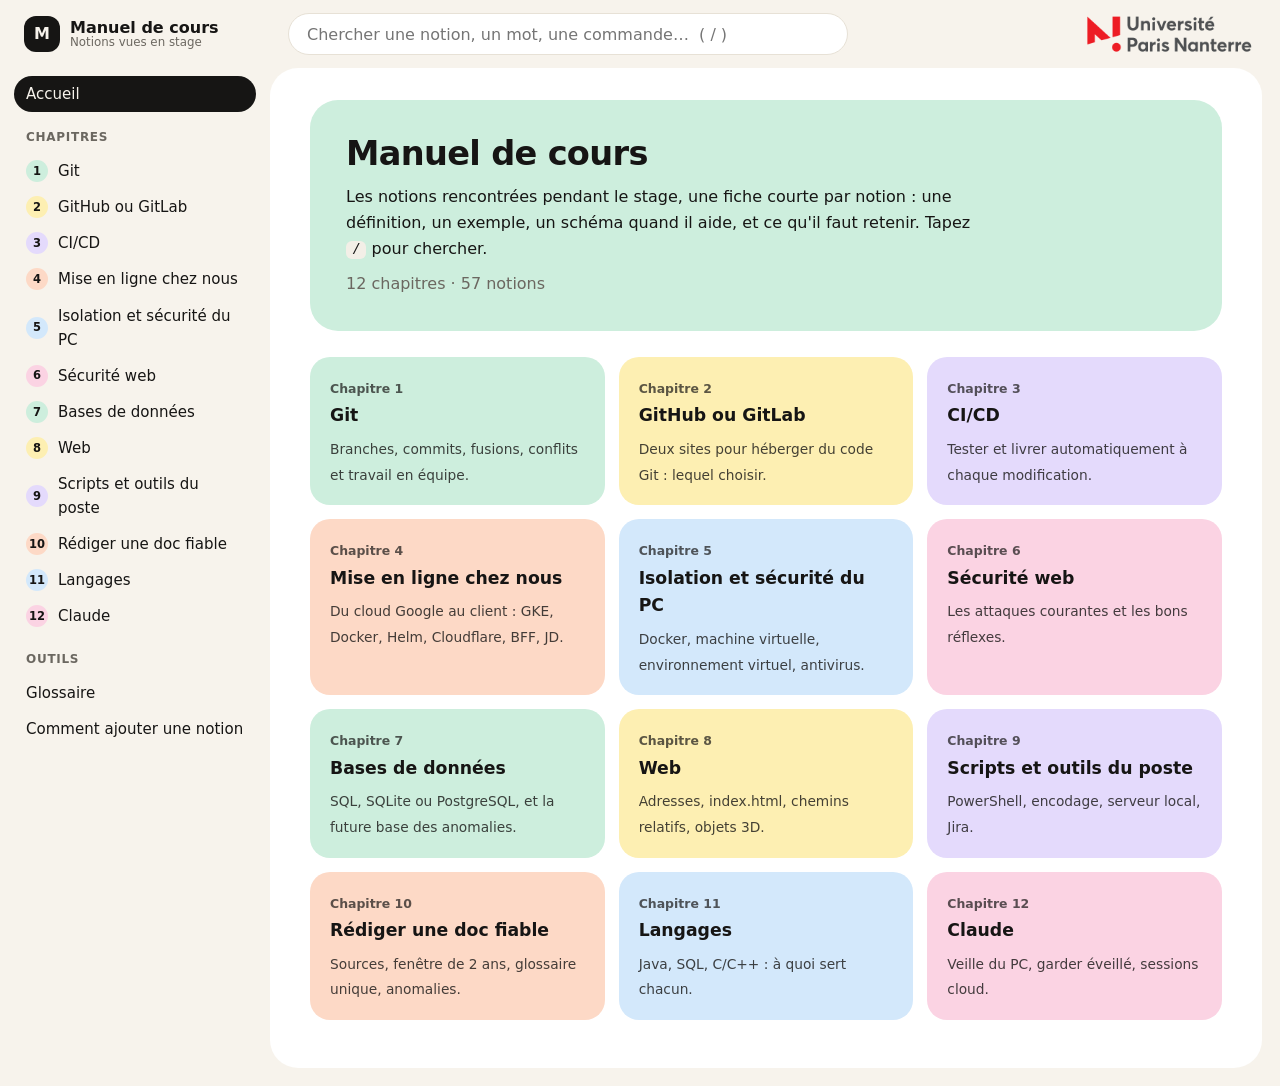
==== index.html @ 1a94686b "Manuel de cours : application éducative (12 chapitres, 57 notions, glossaire, recherche)" ====
<!doctype html>
<html lang="fr">
<head>
  <meta charset="utf-8">
  <meta name="viewport" content="width=device-width, initial-scale=1">
  <title>Manuel de cours</title>
  <link rel="icon" href="data:image/svg+xml,%3Csvg xmlns='http://www.w3.org/2000/svg' viewBox='0 0 100 100'%3E%3Ctext y='.9em' font-size='90'%3E%F0%9F%93%9A%3C/text%3E%3C/svg%3E">
  <link rel="stylesheet" href="manuel.css">
</head>
<body data-page="accueil">
<header id="entete"></header>
<div class="cadre">
  <nav class="sommaire" id="sommaire" aria-label="Sommaire"></nav>
  <main id="contenu">
    <section class="hero">
      <h1>Manuel de cours</h1>
      <p>Les notions rencontrées pendant le stage, une fiche courte par notion : une définition, un exemple, un schéma quand il aide, et ce qu'il faut retenir. Tapez <code>/</code> pour chercher.</p>
      <p class="muted" id="compte" style="margin-top:10px"></p>
    </section>
    <div class="chapitres" id="chapitres"></div>
  </main>
</div>
<script src="donnees/notions.js"></script>
<script src="manuel.js"></script>
</body>
</html>
---- manuel.css ----
/* Manuel de cours : même habillage crème et pastel que le site de doc, sans dépendre de ses fichiers */
:root {
  --creme: #f7f3ec; --encre: #161514; --gris-doux: #6b6760; --trait: #e7e1d6; --blanc: #ffffff;
  --menthe: #cdeedd; --lilas: #e4dafc; --beurre: #fdefb2; --peche: #fdd9c6; --ciel: #d3e8fb; --rose: #fbd3e3;
  --code: #f3efe7; --mono: ui-monospace, "Cascadia Code", Consolas, monospace;
  --sidebar-w: 270px; --r-xl: 28px; --r-l: 20px;
}
@media (prefers-color-scheme: dark) {
  :root { --creme: #1b1a18; --encre: #f3efe7; --gris-doux: #a9a397; --trait: #34312c; --blanc: #252320;
    --menthe: #1f3a2e; --lilas: #2f2748; --beurre: #4a4017; --peche: #4a2c1e; --ciel: #1d3248; --rose: #4a2133; --code: #2d2a26; }
}
* { box-sizing: border-box; }
html { scroll-behavior: smooth; scroll-padding-top: 84px; }
body { margin: 0; background: var(--creme); color: var(--encre); font: 16px/1.6 "Segoe UI", system-ui, sans-serif; }
a { color: inherit; text-decoration-color: color-mix(in srgb, var(--encre) 35%, transparent); text-underline-offset: 3px; }
a:hover { text-decoration-color: var(--encre); }
h1, h2, h3 { letter-spacing: -0.02em; line-height: 1.2; }
h1 { font-size: 2.1rem; font-weight: 800; margin: 0 0 10px; }
h2 { font-size: 1.4rem; font-weight: 800; margin: 0 0 12px; }
h3 { font-size: 1.1rem; font-weight: 800; margin: 18px 0 6px; }
code { font-family: var(--mono); font-size: 0.88em; background: var(--code); padding: 1px 6px; border-radius: 6px; }
pre { font-family: var(--mono); font-size: 0.85rem; line-height: 1.45; background: var(--code); padding: 14px 16px; border-radius: 14px; overflow-x: auto; margin: 10px 0; }
pre code { background: none; padding: 0; }
table { border-collapse: collapse; width: 100%; font-size: 0.93rem; }
th, td { text-align: left; padding: 8px 12px; border-bottom: 1px solid var(--trait); vertical-align: top; }
th { background: color-mix(in srgb, var(--p, var(--menthe)) 70%, var(--blanc)); font-weight: 700; }
.table-wrap { border: 1.5px solid var(--trait); border-radius: 16px; overflow: auto; margin: 10px 0; }
.table-wrap tr:last-child td { border-bottom: none; }
.muted { color: var(--gris-doux); }

/* En-tête */
.entete { position: sticky; top: 0; z-index: 10; height: 68px; display: flex; align-items: center; gap: 18px; padding: 0 24px; background: var(--creme); }
.marque { display: flex; align-items: center; gap: 10px; text-decoration: none; width: calc(var(--sidebar-w) - 24px); flex-shrink: 0; }
.marque .logo { width: 36px; height: 36px; border-radius: 12px; display: grid; place-items: center; font-weight: 900; color: var(--creme); background: var(--encre); }
.marque .nom { font-weight: 800; line-height: 1.1; }
.marque small { display: block; font-weight: 500; font-size: 0.74rem; color: var(--gris-doux); }
.recherche { position: relative; flex: 1; max-width: 560px; }
.recherche input { width: 100%; height: 42px; padding: 0 18px; border-radius: 999px; border: 1.5px solid var(--trait); background: var(--blanc); color: var(--encre); font: inherit; }
.recherche input:focus { outline: 2px solid var(--encre); outline-offset: 1px; }
.resultats { position: absolute; top: 48px; left: 0; right: 0; max-height: 70vh; overflow: auto; background: var(--blanc); border: 1.5px solid var(--trait); border-radius: 18px; box-shadow: 0 12px 30px rgba(0,0,0,0.12); padding: 6px; }
.resultats:empty { display: none; }
/* Logo de l'université, en haut à droite */
.logo-univ { margin-left: auto; height: 44px; width: auto; flex-shrink: 0; }
@media (max-width: 900px) { .logo-univ { height: 30px; } }
.resultats a { display: block; padding: 8px 12px; border-radius: 12px; text-decoration: none; }
.resultats a:hover, .resultats a.actif { background: var(--creme); }
.resultats .ou { font-size: 0.78rem; color: var(--gris-doux); }
.resultats mark { background: var(--beurre); color: inherit; border-radius: 4px; }

/* Mise en page */
.cadre { display: flex; align-items: flex-start; }
.sommaire { position: sticky; top: 68px; width: var(--sidebar-w); flex-shrink: 0; height: calc(100vh - 68px); overflow: auto; padding: 8px 14px 24px; }
.sommaire a { display: flex; gap: 10px; align-items: center; padding: 6px 12px; border-radius: 999px; text-decoration: none; font-size: 0.94rem; }
.sommaire a:hover { background: #efe9de; }
.sommaire a.actif { background: var(--encre); color: var(--creme); }
.sommaire .num { width: 22px; height: 22px; flex-shrink: 0; border-radius: 50%; display: grid; place-items: center; font-size: 0.72rem; font-weight: 800; background: var(--c, var(--menthe)); color: #161514; }
.sommaire .groupe { margin: 16px 12px 6px; font-size: 0.75rem; font-weight: 800; text-transform: uppercase; letter-spacing: 0.06em; color: var(--gris-doux); }
main { flex: 1; min-width: 0; margin: 0 18px 18px 0; padding: 32px 40px 48px; background: var(--blanc); border-radius: var(--r-xl); }
.fil { font-size: 0.85rem; color: var(--gris-doux); margin-bottom: 14px; }
.fil a { color: inherit; }

/* Accueil */
.hero { background: var(--menthe); border-radius: var(--r-xl); padding: 34px 36px; margin-bottom: 26px; }
.hero p { margin: 0; max-width: 640px; }
.chapitres { display: grid; grid-template-columns: repeat(auto-fill, minmax(230px, 1fr)); gap: 14px; }
.chapitre-carte { display: block; padding: 18px 20px; border-radius: var(--r-l); background: var(--c, var(--menthe)); text-decoration: none; color: #161514; transition: transform 0.15s; }
.chapitre-carte:hover { transform: translateY(-2px); }
.chapitre-carte .n { font-size: 0.78rem; font-weight: 800; opacity: 0.7; }
.chapitre-carte strong { display: block; font-size: 1.08rem; margin: 2px 0 6px; }
.chapitre-carte span { font-size: 0.86rem; opacity: 0.8; }

/* Fiches de notion */
.intro-chapitre { background: var(--c, var(--menthe)); color: #161514; border-radius: var(--r-l); padding: 20px 24px; margin-bottom: 22px; }
.intro-chapitre p { margin: 0; }
.fiches-index { display: flex; flex-wrap: wrap; gap: 8px; margin: 0 0 24px; }
.fiches-index a { padding: 4px 12px; border-radius: 999px; border: 1.5px solid var(--trait); text-decoration: none; font-size: 0.86rem; }
.fiches-index a:hover { border-color: var(--encre); }
.fiche { border: 1.5px solid var(--trait); border-radius: var(--r-l); padding: 22px 26px; margin-bottom: 18px; }
.fiche h2 { display: flex; align-items: center; gap: 10px; }
.fiche h2::before { content: ""; width: 14px; height: 14px; border-radius: 50%; flex-shrink: 0; background: var(--cf, #7fd3a8); }
.fiche .bloc { margin-top: 14px; }
.fiche .etiquette { display: inline-block; font-size: 0.72rem; font-weight: 800; text-transform: uppercase; letter-spacing: 0.06em; padding: 2px 10px; border-radius: 999px; margin-bottom: 6px; color: #161514; }
.etiquette.def { background: var(--menthe); }
.etiquette.ex { background: var(--beurre); }
.etiquette.sch { background: var(--lilas); }
.etiquette.img { background: var(--peche); }
.etiquette.ret { background: var(--ciel); }
.fiche .bloc p { margin: 4px 0; }
.fiche ul { margin: 4px 0; padding-left: 22px; }
.image-mentale { display: flex; gap: 14px; align-items: flex-start; background: color-mix(in srgb, var(--peche) 45%, var(--blanc)); border-radius: 16px; padding: 14px 16px; }
.image-mentale .ico { font-size: 1.8rem; line-height: 1; }
.a-retenir { background: color-mix(in srgb, var(--ciel) 55%, var(--blanc)); border-radius: 16px; padding: 12px 16px; }
.attention { background: color-mix(in srgb, var(--rose) 55%, var(--blanc)); border-radius: 16px; padding: 12px 16px; }

/* Schéma en chaîne d'étapes */
.flux { display: flex; flex-wrap: wrap; align-items: center; gap: 6px; margin: 8px 0; }
.flux .etape { padding: 8px 14px; border-radius: 14px; background: var(--lilas); color: #161514; font-weight: 600; font-size: 0.9rem; text-align: center; }
.flux .etape small { display: block; font-weight: 400; font-size: 0.76rem; opacity: 0.8; }
.flux .fleche { color: var(--gris-doux); font-weight: 800; }
figure.svg { margin: 8px 0; }
figure.svg svg { width: 100%; height: auto; max-width: 720px; display: block; }
figure.svg figcaption { font-size: 0.85rem; color: var(--gris-doux); margin-top: 4px; }
svg .b { fill: var(--blanc); stroke: var(--encre); stroke-width: 1.5; }
svg .t { fill: var(--encre); font: 600 13px "Segoe UI", system-ui, sans-serif; }
svg .s { fill: var(--gris-doux); font: 12px "Segoe UI", system-ui, sans-serif; }
svg .l { stroke: var(--encre); stroke-width: 1.5; fill: none; }

/* Glossaire et page d'ajout */
.filtre { width: 100%; max-width: 420px; height: 40px; padding: 0 16px; border-radius: 999px; border: 1.5px solid var(--trait); background: var(--blanc); color: var(--encre); font: inherit; margin: 6px 0 14px; }
.etapes-ajout { counter-reset: e; list-style: none; padding: 0; }
.etapes-ajout > li { counter-increment: e; position: relative; padding: 14px 18px 14px 58px; border-radius: 16px; background: var(--creme); margin-bottom: 10px; }
.etapes-ajout > li::before { content: counter(e); position: absolute; left: 16px; top: 14px; width: 28px; height: 28px; border-radius: 50%; display: grid; place-items: center; font-weight: 800; background: var(--encre); color: var(--creme); }

@media (max-width: 900px) {
  .entete { padding: 0 14px; gap: 10px; }
  .marque { width: auto; }
  .marque .nom { display: none; }
  .cadre { display: block; }
  .sommaire { position: static; width: auto; height: auto; padding: 8px 14px; }
  main { margin: 0; border-radius: 0; padding: 22px 16px 36px; }
  .hero { padding: 24px 20px; }
  .fiche { padding: 18px 16px; }
}
@media print { .entete .recherche, .sommaire { display: none; } main { margin: 0; padding: 0; } body { background: #fff; } }
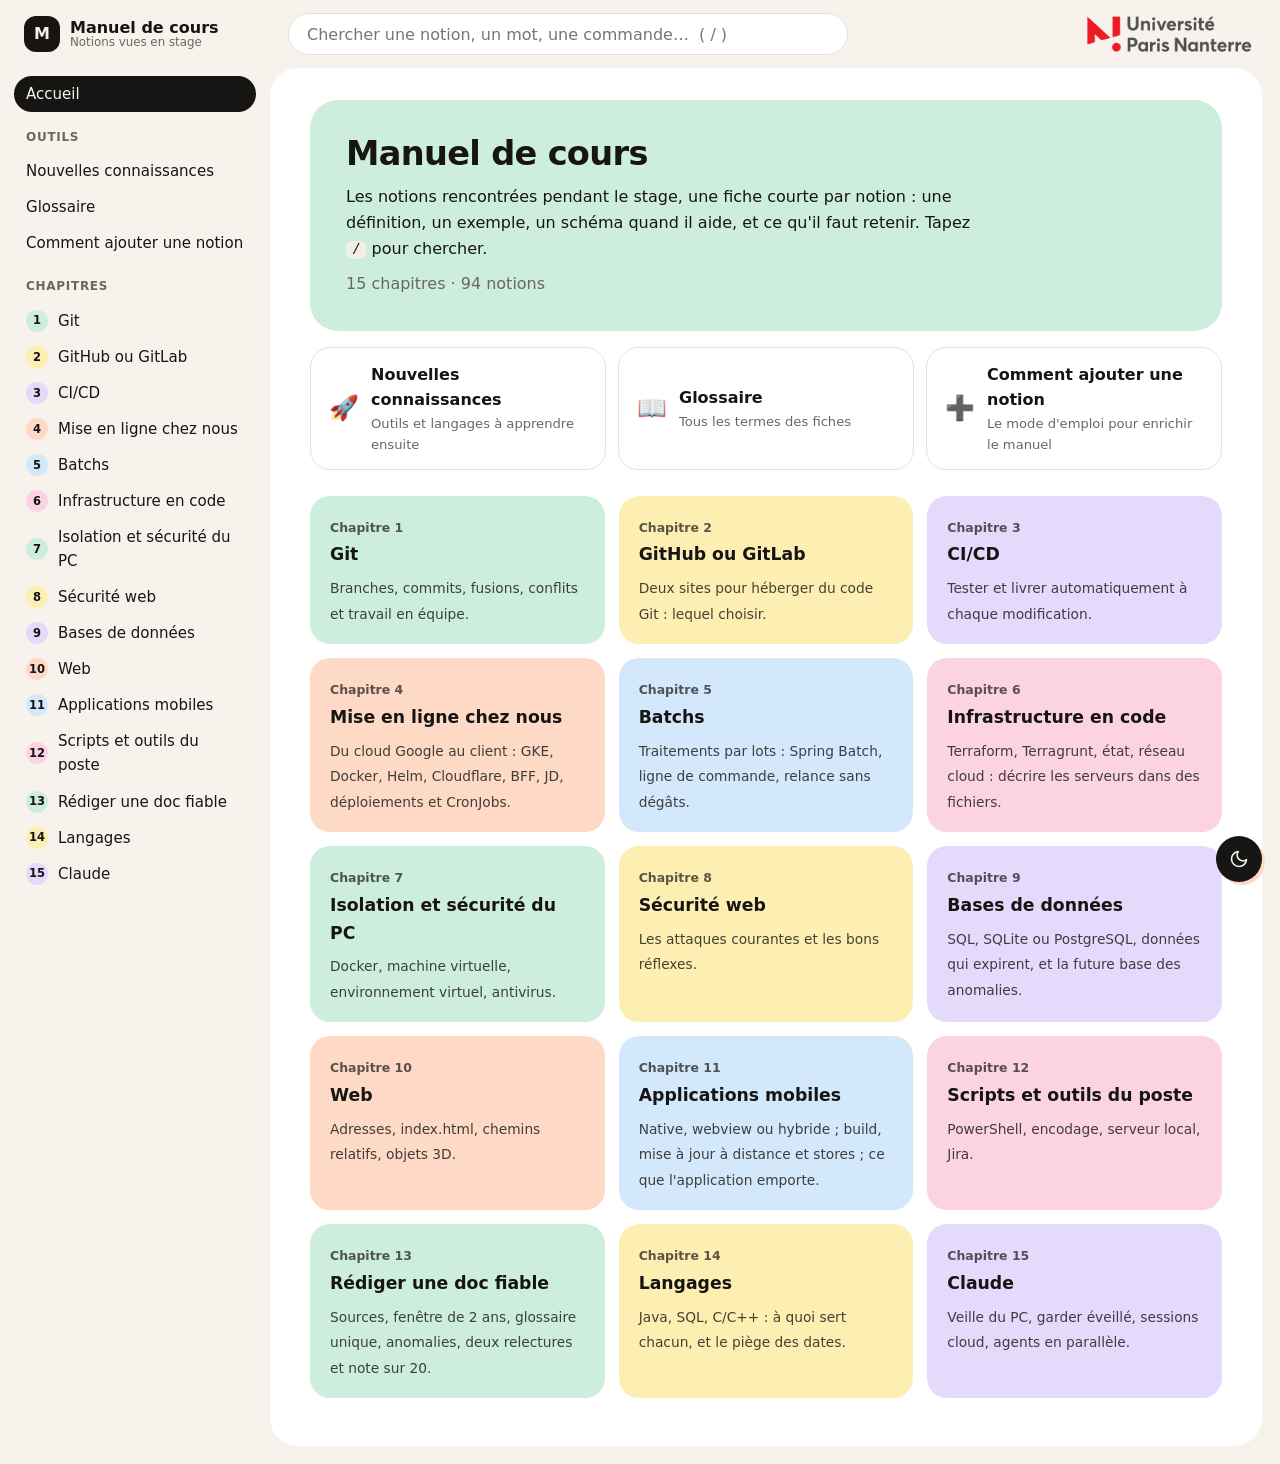
==== commit 6415f32d: "Bouton lune / soleil : mode clair par défaut, mode sombre au choix, retenu d'une page à l'autre" ====
--- a/index.html
+++ b/index.html
@@ -6,6 +6,8 @@
   <title>Manuel de cours</title>
   <link rel="icon" href="data:image/svg+xml,%3Csvg xmlns='http://www.w3.org/2000/svg' viewBox='0 0 100 100'%3E%3Ctext y='.9em' font-size='90'%3E%F0%9F%93%9A%3C/text%3E%3C/svg%3E">
   <link rel="stylesheet" href="manuel.css">
+  <!-- Mode sombre appliqué avant le premier affichage (sinon la page s'affiche un instant en clair) -->
+  <script>try{if(localStorage.getItem("manuel-theme")==="sombre")document.documentElement.classList.add("theme-sombre")}catch(e){}</script>
 </head>
 <body data-page="accueil">
 <header id="entete"></header>
--- a/manuel.css
+++ b/manuel.css
@@ -5,10 +5,9 @@
   --code: #f3efe7; --mono: ui-monospace, "Cascadia Code", Consolas, monospace;
   --sidebar-w: 270px; --r-xl: 28px; --r-l: 20px;
 }
-@media (prefers-color-scheme: dark) {
-  :root { --creme: #1b1a18; --encre: #f3efe7; --gris-doux: #a9a397; --trait: #34312c; --blanc: #252320;
+/* Mode sombre : choisi avec le bouton lune / soleil (clair par défaut), appliqué par la classe theme-sombre */
+html.theme-sombre { color-scheme: dark; --creme: #1b1a18; --encre: #f3efe7; --gris-doux: #a9a397; --trait: #34312c; --blanc: #252320;
     --menthe: #1f3a2e; --lilas: #2f2748; --beurre: #4a4017; --peche: #4a2c1e; --ciel: #1d3248; --rose: #4a2133; --code: #2d2a26; }
-}
 * { box-sizing: border-box; }
 html { scroll-behavior: smooth; scroll-padding-top: 84px; }
 body { margin: 0; background: var(--creme); color: var(--encre); font: 16px/1.6 "Segoe UI", system-ui, sans-serif; }
@@ -46,6 +45,11 @@
 .resultats a:hover, .resultats a.actif { background: var(--creme); }
 .resultats .ou { font-size: 0.78rem; color: var(--gris-doux); }
 .resultats mark { background: var(--beurre); color: inherit; border-radius: 4px; }
+
+/* Bouton ☰ du sommaire : affiché seulement sur petit écran */
+.hamburger { display: none; flex-direction: column; justify-content: center; gap: 5px; width: 42px; height: 42px; flex-shrink: 0; padding: 0 10px;
+  border: 1.5px solid var(--trait); border-radius: 12px; background: var(--blanc); cursor: pointer; }
+.hamburger span { display: block; height: 2px; border-radius: 2px; background: var(--encre); transition: transform 0.2s, opacity 0.2s; }
 
 /* Mise en page */
 .cadre { display: flex; align-items: flex-start; }
@@ -116,9 +120,44 @@
   .marque { width: auto; }
   .marque .nom { display: none; }
   .cadre { display: block; }
-  .sommaire { position: static; width: auto; height: auto; padding: 8px 14px; }
+  /* Sommaire replié derrière le bouton ☰, déroulé sous l'en-tête à la demande */
+  .hamburger { display: flex; }
+  .sommaire { display: none; position: fixed; z-index: 9; top: 68px; left: 0; right: 0; width: auto; height: auto; max-height: calc(100vh - 68px);
+    padding: 8px 14px 16px; background: var(--creme); box-shadow: 0 14px 24px rgba(0,0,0,0.12); }
+  body.sommaire-ouvert .sommaire { display: block; }
+  body.sommaire-ouvert .hamburger span:nth-child(1) { transform: translateY(7px) rotate(45deg); }
+  body.sommaire-ouvert .hamburger span:nth-child(2) { opacity: 0; }
+  body.sommaire-ouvert .hamburger span:nth-child(3) { transform: translateY(-7px) rotate(-45deg); }
   main { margin: 0; border-radius: 0; padding: 22px 16px 36px; }
   .hero { padding: 24px 20px; }
   .fiche { padding: 18px 16px; }
 }
 @media print { .entete .recherche, .sommaire { display: none; } main { margin: 0; padding: 0; } body { background: #fff; } }
+
+/* Nouvelles connaissances : un groupe par famille, une carte par outil ou langage */
+.groupe-connaissances { margin: 26px 0 8px; }
+.groupe-connaissances h2 { display: flex; align-items: center; gap: 10px; }
+.groupe-connaissances h2::before { content: ""; width: 14px; height: 14px; border-radius: 50%; flex-shrink: 0; background: var(--c); }
+.connaissances { display: grid; grid-template-columns: repeat(auto-fill, minmax(260px, 1fr)); gap: 14px; }
+.connaissance { display: flex; flex-direction: column; padding: 18px 20px; border-radius: var(--r-l); background: color-mix(in srgb, var(--c) 22%, var(--blanc)); color: #161514; }
+.connaissance h3 { display: flex; align-items: center; gap: 8px; margin: 0 0 8px; font-size: 1.05rem; }
+.connaissance .ico { font-size: 1.3rem; line-height: 1; }
+.connaissance p { margin: 0 0 8px; font-size: 0.9rem; line-height: 1.45; }
+.connaissance .pourquoi { opacity: 0.85; }
+.liens-utiles { margin: auto 0 0; padding: 8px 0 0; list-style: none; border-top: 1.5px solid color-mix(in srgb, var(--c) 45%, transparent); }
+.liens-utiles li { margin: 3px 0; font-size: 0.88rem; }
+.liens-utiles a { color: #161514; font-weight: 600; text-underline-offset: 3px; }
+
+/* Accueil : raccourcis vers les pages outils */
+.raccourcis { display: grid; grid-template-columns: repeat(auto-fit, minmax(220px, 1fr)); gap: 12px; margin: -10px 0 26px; }
+.raccourci { display: flex; align-items: center; gap: 12px; padding: 14px 18px; border-radius: var(--r-l); border: 1.5px solid var(--trait); background: var(--blanc); color: var(--encre); text-decoration: none; transition: transform 0.15s; }
+.raccourci:hover { transform: translateY(-2px); border-color: var(--encre); }
+.raccourci .ico { font-size: 1.5rem; line-height: 1; }
+.raccourci strong { display: block; }
+.raccourci small { display: block; font-size: 0.82rem; color: var(--gris-doux); }
+/* Bouton lune / soleil, en bas à droite */
+.bouton-theme { position: fixed; z-index: 30; right: 18px; bottom: 18px; width: 46px; height: 46px; padding: 0; border: 0; border-radius: 50%;
+  display: grid; place-items: center; cursor: pointer; background: #161514; color: #f7f3ec; box-shadow: 3px 3px 0 #fdd9c6; transition: transform 0.2s; }
+.bouton-theme:hover, .bouton-theme:focus-visible { transform: rotate(-15deg); outline: none; }
+html.theme-sombre .bouton-theme { background: #f7f3ec; color: #161514; box-shadow: 3px 3px 0 #6b4a3a; }
+@media print { .bouton-theme { display: none; } }
